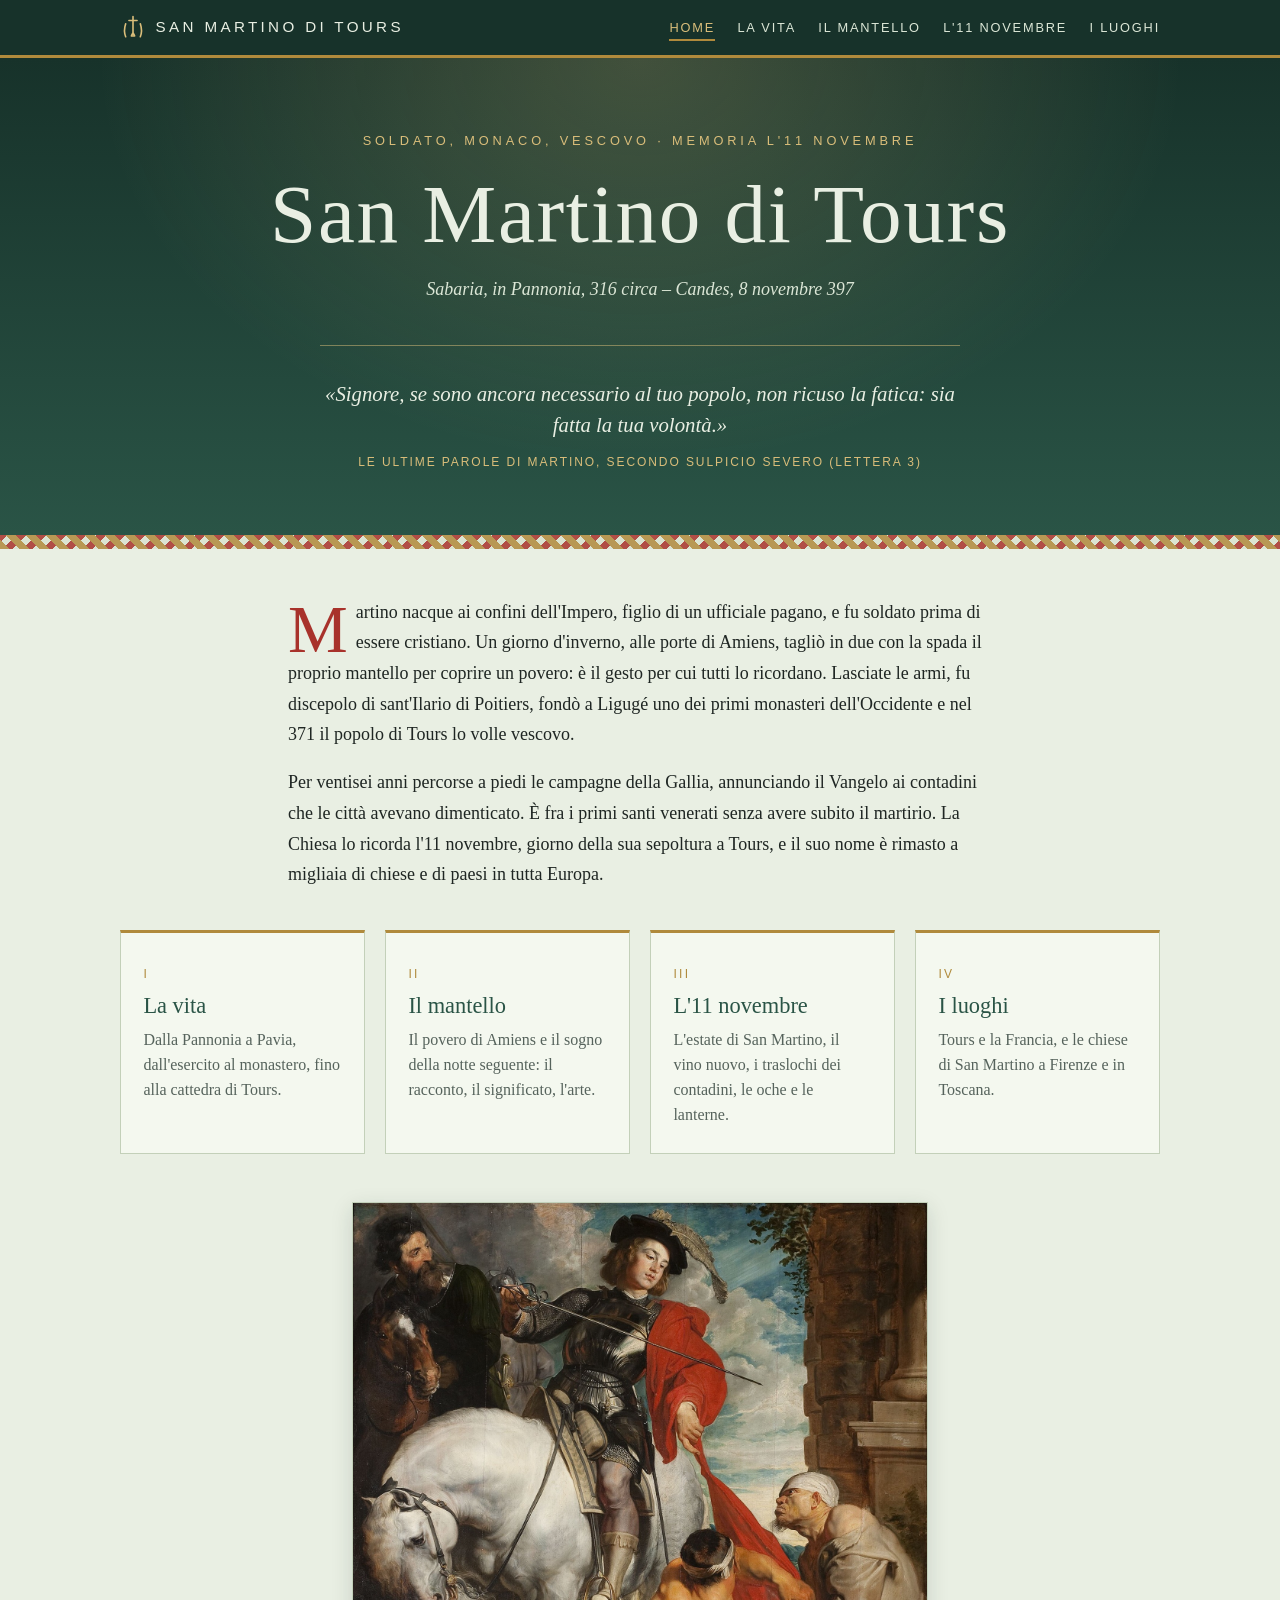
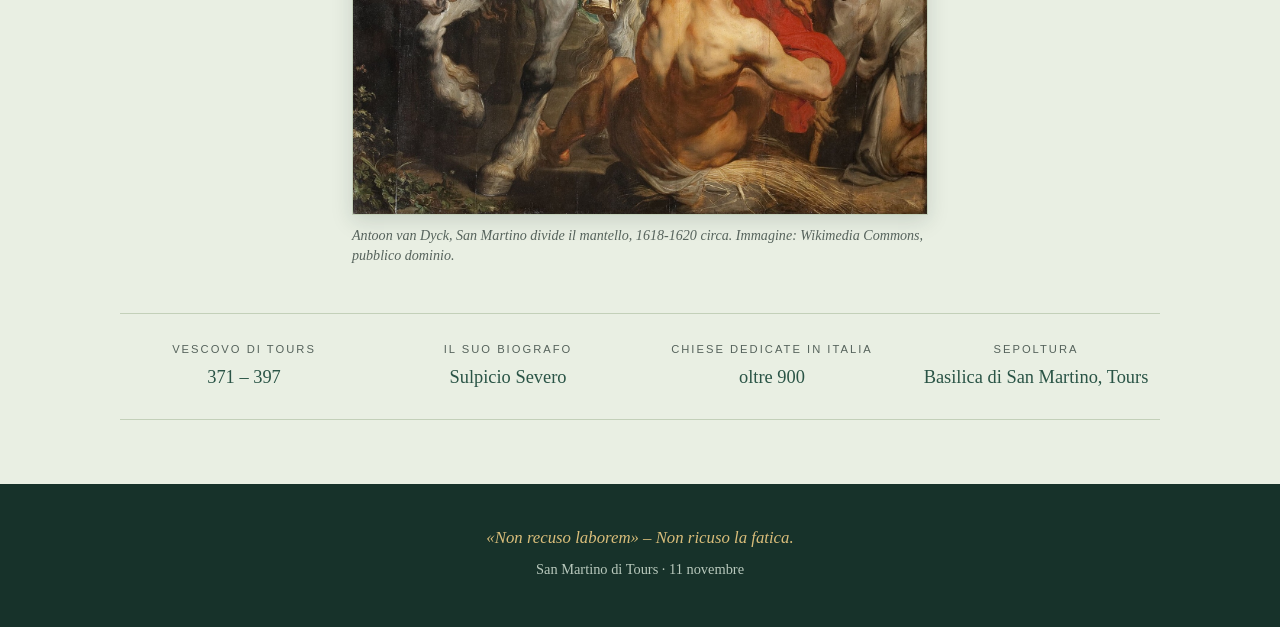
==== index.html @ ebfe8b92 "Sito su san Martino di Tours Co-Authored-By: Claude Fable 5.2 <noreply@anthropic.com>" ====
<!DOCTYPE html>
<html lang="it">
<head>
<meta charset="utf-8">
<meta name="viewport" content="width=device-width, initial-scale=1">
<title>San Martino di Tours, soldato, monaco e vescovo</title>
<meta name="description" content="La vita di san Martino di Tours (316 circa – 397), il mantello diviso con il povero, le tradizioni dell'11 novembre e i luoghi a lui dedicati.">
<link rel="stylesheet" href="css/style.css">
</head>
<body>

<header class="testata">
  <div class="testata-interno">
    <a class="marchio" href="index.html">
      <svg viewBox="0 0 32 32" aria-hidden="true"><g fill="none" stroke="#d9bd7a" stroke-width="2" stroke-linecap="round" stroke-linejoin="round"><path d="M16 3v20M11 8h10M16 23l-2 4h4z"/><path d="M7 12c-2 6-2 11 0 16M25 12c2 6 2 11 0 16"/></g></svg>
      San Martino di Tours
    </a>
    <nav aria-label="Sezioni del sito">
      <ul class="menu">
        <li><a href="index.html" aria-current="page">Home</a></li>
        <li><a href="vita.html">La vita</a></li>
        <li><a href="mantello.html">Il mantello</a></li>
        <li><a href="tradizioni.html">L'11 novembre</a></li>
        <li><a href="luoghi.html">I luoghi</a></li>
      </ul>
    </nav>
  </div>
</header>

<main>
  <section class="copertina">
    <p class="sopratitolo">Soldato, monaco, vescovo · Memoria l'11 novembre</p>
    <h1>San Martino di Tours</h1>
    <p class="date">Sabaria, in Pannonia, 316 circa – Candes, 8 novembre 397</p>
    <blockquote>
      «Signore, se sono ancora necessario al tuo popolo, non ricuso la fatica:
      sia fatta la tua volontà.»
      <cite>Le ultime parole di Martino, secondo Sulpicio Severo (Lettera 3)</cite>
    </blockquote>
  </section>
  <div class="mosaico" aria-hidden="true"></div>

  <div class="colonna larga">
    <div class="colonna" style="padding:0">
      <p class="capolettera">Martino nacque ai confini dell'Impero, figlio di un ufficiale pagano, e
      fu soldato prima di essere cristiano. Un giorno d'inverno, alle porte di Amiens, tagliò in due
      con la spada il proprio mantello per coprire un povero: è il gesto per cui tutti lo ricordano.
      Lasciate le armi, fu discepolo di sant'Ilario di Poitiers, fondò a Ligugé uno dei primi
      monasteri dell'Occidente e nel 371 il popolo di Tours lo volle vescovo.</p>
      <p>Per ventisei anni percorse a piedi le campagne della Gallia, annunciando il Vangelo ai
      contadini che le città avevano dimenticato. È fra i primi santi venerati senza avere subito il
      martirio. La Chiesa lo ricorda l'11 novembre, giorno della sua sepoltura a Tours, e il suo nome
      è rimasto a migliaia di chiese e di paesi in tutta Europa.</p>
    </div>

    <div class="schede">
      <a class="scheda" href="vita.html">
        <span class="numero">I</span>
        <h2>La vita</h2>
        <p>Dalla Pannonia a Pavia, dall'esercito al monastero, fino alla cattedra di Tours.</p>
      </a>
      <a class="scheda" href="mantello.html">
        <span class="numero">II</span>
        <h2>Il mantello</h2>
        <p>Il povero di Amiens e il sogno della notte seguente: il racconto, il significato, l'arte.</p>
      </a>
      <a class="scheda" href="tradizioni.html">
        <span class="numero">III</span>
        <h2>L'11 novembre</h2>
        <p>L'estate di San Martino, il vino nuovo, i traslochi dei contadini, le oche e le lanterne.</p>
      </a>
      <a class="scheda" href="luoghi.html">
        <span class="numero">IV</span>
        <h2>I luoghi</h2>
        <p>Tours e la Francia, e le chiese di San Martino a Firenze e in Toscana.</p>
      </a>
    </div>

    <figure class="figura ampia media">
      <a href="mantello.html"><img src="img/vandyck.jpg" width="1503" height="1600" loading="lazy"
        alt="Dipinto: Martino, giovane cavaliere in armatura su un cavallo bianco, taglia con la spada il mantello rosso che due mendicanti seminudi afferrano dal basso."></a>
      <figcaption>Antoon van Dyck, <em>San Martino divide il mantello</em>, 1618-1620 circa. Immagine: Wikimedia Commons, pubblico dominio.</figcaption>
    </figure>

    <dl class="dati">
      <div><dt>Vescovo di Tours</dt><dd>371 – 397</dd></div>
      <div><dt>Il suo biografo</dt><dd>Sulpicio Severo</dd></div>
      <div><dt>Chiese dedicate in Italia</dt><dd>oltre 900</dd></div>
      <div><dt>Sepoltura</dt><dd>Basilica di San Martino, Tours</dd></div>
    </dl>
  </div>
</main>

<footer class="piede">
  <p class="motto">«Non recuso laborem» – Non ricuso la fatica.</p>
  <p>San Martino di Tours · 11 novembre</p>
</footer>

</body>
</html>
---- css/style.css ----
/* San Martino di Tours — foglio di stile
   Palette: verde bosco, rosso del mantello, oro; fondo verde salvia chiaro. */

:root {
  --carta: #e9efe3;
  --carta-2: #d9e3d0;
  --inchiostro: #1f2623;
  --tenue: #56635c;
  --verde: #2a5446;
  --verde-scuro: #17322a;
  --oro: #b08a3c;
  --oro-chiaro: #d9bd7a;
  --linea: #c3d0b9;
  --mantello: #a8322b;
  --serif: "Iowan Old Style", "Palatino Linotype", Palatino, "Book Antiqua", Georgia, serif;
  --maiuscole: "Optima", "Gill Sans", "Trebuchet MS", sans-serif;
}

* { box-sizing: border-box; }

html { scroll-behavior: smooth; }

body {
  margin: 0;
  background: var(--carta);
  color: var(--inchiostro);
  font-family: var(--serif);
  font-size: 1.125rem;
  line-height: 1.7;
  -webkit-font-smoothing: antialiased;
}

a { color: var(--verde); text-underline-offset: 3px; }
a:hover { color: var(--mantello); }

/* ---------- Testata ---------- */

.testata {
  background: var(--verde-scuro);
  color: var(--carta);
  border-bottom: 3px solid var(--oro);
}

.testata-interno {
  max-width: 1080px;
  margin: 0 auto;
  padding: 0.9rem 1.25rem;
  display: flex;
  flex-wrap: wrap;
  align-items: center;
  justify-content: space-between;
  gap: 0.5rem 2rem;
}

.marchio {
  color: var(--carta);
  text-decoration: none;
  font-family: var(--maiuscole);
  letter-spacing: 0.22em;
  text-transform: uppercase;
  font-size: 0.95rem;
  display: flex;
  align-items: center;
  gap: 0.6rem;
}
.marchio:hover { color: var(--oro-chiaro); }
.marchio svg { width: 26px; height: 26px; flex: none; }

.menu {
  display: flex;
  flex-wrap: wrap;
  gap: 0.25rem 1.4rem;
  list-style: none;
  margin: 0;
  padding: 0;
  font-family: var(--maiuscole);
  font-size: 0.8rem;
  letter-spacing: 0.14em;
  text-transform: uppercase;
}
.menu a {
  color: #dbe6d6;
  text-decoration: none;
  padding: 0.3rem 0;
  border-bottom: 2px solid transparent;
}
.menu a:hover,
.menu a[aria-current="page"] {
  color: var(--oro-chiaro);
  border-bottom-color: var(--oro);
}

/* ---------- Fascia a mosaico ---------- */

.mosaico {
  height: 14px;
  background:
    repeating-linear-gradient(45deg, var(--oro) 0 7px, transparent 7px 14px),
    repeating-linear-gradient(-45deg, var(--mantello) 0 7px, var(--carta-2) 7px 14px);
  opacity: 0.85;
}

/* ---------- Copertina (home) ---------- */

.copertina {
  background:
    radial-gradient(ellipse at 50% 0%, rgba(217, 189, 122, 0.22), transparent 60%),
    linear-gradient(var(--verde-scuro), var(--verde));
  color: var(--carta);
  text-align: center;
  padding: 4.5rem 1.25rem 4rem;
}
.copertina .sopratitolo {
  font-family: var(--maiuscole);
  letter-spacing: 0.3em;
  text-transform: uppercase;
  font-size: 0.8rem;
  color: var(--oro-chiaro);
  margin: 0 0 1.2rem;
}
.copertina h1 {
  font-size: clamp(2.6rem, 8vw, 5.2rem);
  line-height: 1.05;
  font-weight: 400;
  margin: 0;
  letter-spacing: 0.02em;
}
.copertina .date {
  font-style: italic;
  color: #dbe6d6;
  margin: 1rem 0 0;
}
.copertina blockquote {
  max-width: 40rem;
  margin: 2.5rem auto 0;
  padding-top: 2rem;
  border-top: 1px solid rgba(217, 189, 122, 0.5);
  font-size: 1.3rem;
  font-style: italic;
  line-height: 1.5;
}
.copertina cite {
  display: block;
  margin-top: 0.8rem;
  font-style: normal;
  font-family: var(--maiuscole);
  font-size: 0.75rem;
  letter-spacing: 0.16em;
  text-transform: uppercase;
  color: var(--oro-chiaro);
}

/* ---------- Titolo delle pagine interne ---------- */

.titolo-pagina {
  background: linear-gradient(var(--verde-scuro), var(--verde));
  color: var(--carta);
  padding: 3rem 1.25rem 2.6rem;
  text-align: center;
}
.titolo-pagina .sopratitolo {
  font-family: var(--maiuscole);
  letter-spacing: 0.3em;
  text-transform: uppercase;
  font-size: 0.75rem;
  color: var(--oro-chiaro);
  margin: 0 0 0.8rem;
}
.titolo-pagina h1 {
  font-size: clamp(2rem, 5.5vw, 3.2rem);
  font-weight: 400;
  line-height: 1.15;
  margin: 0;
}
.titolo-pagina p.occhiello {
  max-width: 38rem;
  margin: 1rem auto 0;
  font-style: italic;
  color: #dbe6d6;
}

/* ---------- Contenuto ---------- */

main { display: block; }

.colonna {
  max-width: 44rem;
  margin: 0 auto;
  padding: 3rem 1.25rem 4rem;
}
.larga { max-width: 1080px; }

.colonna h2 {
  font-size: 1.7rem;
  font-weight: 400;
  color: var(--verde);
  line-height: 1.25;
  margin: 3rem 0 0.8rem;
  padding-bottom: 0.4rem;
  border-bottom: 1px solid var(--linea);
}
.colonna h2:first-child { margin-top: 0; }
.colonna h3 {
  font-family: var(--maiuscole);
  font-size: 0.85rem;
  letter-spacing: 0.16em;
  text-transform: uppercase;
  color: var(--oro);
  margin: 2rem 0 0.4rem;
}
.colonna p { margin: 0 0 1.1rem; }

.capolettera::first-letter {
  float: left;
  font-size: 4.2rem;
  line-height: 0.82;
  padding: 0.35rem 0.5rem 0 0;
  color: var(--mantello);
}

.citazione {
  margin: 2rem 0;
  padding: 1.3rem 1.5rem;
  background: var(--carta-2);
  border-left: 4px solid var(--oro);
  font-style: italic;
}
.citazione p { margin: 0; }
.citazione .latino {
  display: block;
  font-size: 0.95rem;
  color: var(--tenue);
  margin-top: 0.6rem;
}
.citazione cite {
  display: block;
  margin-top: 0.7rem;
  font-style: normal;
  font-family: var(--maiuscole);
  font-size: 0.75rem;
  letter-spacing: 0.12em;
  text-transform: uppercase;
  color: var(--tenue);
}

.nota {
  margin: 2rem 0;
  padding: 1.2rem 1.4rem;
  border: 1px solid var(--linea);
  border-top: 3px solid var(--mantello);
  background: #f4f8ef;
  font-size: 1rem;
}
.nota h3 { margin-top: 0; }
.nota p:last-child, .nota ul:last-child { margin-bottom: 0; }
.nota ul { padding-left: 1.2rem; margin: 0 0 1rem; }
.nota li { margin-bottom: 0.4rem; }

/* ---------- Immagini ---------- */

.figura { margin: 2.2rem 0; }
.figura img {
  display: block;
  width: 100%;
  height: auto;
  border: 1px solid var(--linea);
  box-shadow: 0 6px 20px rgba(23, 50, 42, 0.15);
}
.figura figcaption {
  margin-top: 0.6rem;
  font-size: 0.88rem;
  line-height: 1.45;
  color: var(--tenue);
  font-style: italic;
}
.figura.stretta { max-width: 26rem; margin-left: auto; margin-right: auto; }
.figura.destra {
  float: right;
  width: 15rem;
  margin: 0.4rem 0 1rem 1.8rem;
}
.figura.destra img { border: 0; box-shadow: none; }
.figura.ampia { margin-top: 3rem; }

@media (max-width: 640px) {
  .figura.destra { float: none; width: 13rem; margin: 0 auto 1.5rem; }
}

.figura.media { max-width: 36rem; margin-left: auto; margin-right: auto; }

.coppia {
  display: grid;
  grid-template-columns: 1fr 1fr;
  gap: 1.2rem;
  align-items: start;
  margin: 2.2rem 0;
}
.coppia .figura { margin: 0; }
@media (max-width: 560px) { .coppia { grid-template-columns: 1fr; } }

.versi {
  margin: 2rem auto;
  padding: 1.4rem 1.6rem;
  max-width: 24rem;
  background: var(--carta-2);
  border-left: 4px solid var(--mantello);
  font-style: italic;
  line-height: 1.55;
}
.versi p { margin: 0 0 1rem; }
.versi p:last-of-type { margin-bottom: 0; }
.versi cite {
  display: block;
  margin-top: 0.9rem;
  font-style: normal;
  font-family: var(--maiuscole);
  font-size: 0.75rem;
  letter-spacing: 0.12em;
  text-transform: uppercase;
  color: var(--tenue);
}

.luoghi { list-style: none; margin: 1.2rem 0 2rem; padding: 0; }
.luoghi li {
  padding: 0.9rem 0 0.9rem 1.1rem;
  border-left: 3px solid var(--oro);
  margin-bottom: 0.9rem;
  background: #f4f8ef;
}
.luoghi strong { color: var(--verde); }

/* ---------- Schede (home) ---------- */

.schede {
  display: grid;
  grid-template-columns: repeat(auto-fit, minmax(230px, 1fr));
  gap: 1.25rem;
  margin: 2.5rem 0 0;
}
.scheda {
  display: block;
  padding: 1.5rem 1.4rem 1.6rem;
  background: #f4f8ef;
  border: 1px solid var(--linea);
  border-top: 3px solid var(--oro);
  color: inherit;
  text-decoration: none;
  transition: transform 0.15s ease, box-shadow 0.15s ease;
}
.scheda:hover {
  color: inherit;
  transform: translateY(-3px);
  box-shadow: 0 8px 22px rgba(23, 50, 42, 0.13);
}
.scheda .numero {
  font-family: var(--maiuscole);
  font-size: 0.75rem;
  letter-spacing: 0.2em;
  color: var(--oro);
}
.scheda h2 {
  border: 0;
  margin: 0.3rem 0 0.5rem;
  padding: 0;
  font-size: 1.4rem;
}
.scheda p { margin: 0; font-size: 1rem; line-height: 1.55; color: var(--tenue); }

.dati {
  display: grid;
  grid-template-columns: repeat(auto-fit, minmax(170px, 1fr));
  gap: 1rem;
  margin: 3rem 0 0;
  padding: 1.6rem 0;
  border-top: 1px solid var(--linea);
  border-bottom: 1px solid var(--linea);
  text-align: center;
}
.dati dt {
  font-family: var(--maiuscole);
  font-size: 0.7rem;
  letter-spacing: 0.18em;
  text-transform: uppercase;
  color: var(--tenue);
}
.dati dd { margin: 0.2rem 0 0; font-size: 1.15rem; color: var(--verde); }

/* ---------- Cronologia ---------- */

.cronologia {
  list-style: none;
  margin: 1.5rem 0 2rem;
  padding: 0;
  border-left: 2px solid var(--oro);
}
.cronologia li {
  position: relative;
  padding: 0 0 1.3rem 1.6rem;
}
.cronologia li::before {
  content: "";
  position: absolute;
  left: -7px;
  top: 0.55rem;
  width: 12px;
  height: 12px;
  background: var(--carta);
  border: 2px solid var(--verde);
  transform: rotate(45deg);
}
.cronologia li.martino::before { background: var(--mantello); border-color: var(--mantello); }
.cronologia .anno {
  display: block;
  font-family: var(--maiuscole);
  font-size: 0.85rem;
  letter-spacing: 0.14em;
  color: var(--verde);
  font-weight: 600;
}

/* ---------- Navigazione fra le pagine ---------- */

.prosegui {
  display: flex;
  justify-content: space-between;
  flex-wrap: wrap;
  gap: 1rem;
  margin-top: 3.5rem;
  padding-top: 1.5rem;
  border-top: 1px solid var(--linea);
  font-family: var(--maiuscole);
  font-size: 0.8rem;
  letter-spacing: 0.12em;
  text-transform: uppercase;
}
.prosegui a { text-decoration: none; }
.prosegui .avanti { margin-left: auto; }

/* ---------- Piè di pagina ---------- */

.piede {
  background: var(--verde-scuro);
  color: #b9c9bd;
  text-align: center;
  padding: 2.2rem 1.25rem 2.5rem;
  font-size: 0.9rem;
}
.piede p { margin: 0.3rem 0; }
.piede .motto {
  font-style: italic;
  color: var(--oro-chiaro);
  font-size: 1.05rem;
}

@media (max-width: 640px) {
  body { font-size: 1.05rem; }
  .testata-interno { justify-content: center; text-align: center; }
  .menu { justify-content: center; }
  .copertina { padding: 3rem 1.25rem; }
  .copertina blockquote { font-size: 1.15rem; }
}

@media print {
  .testata, .mosaico, .prosegui, .piede { display: none; }
  .copertina, .titolo-pagina { background: none; color: #000; padding: 1rem 0; }
  body { background: #fff; }
}
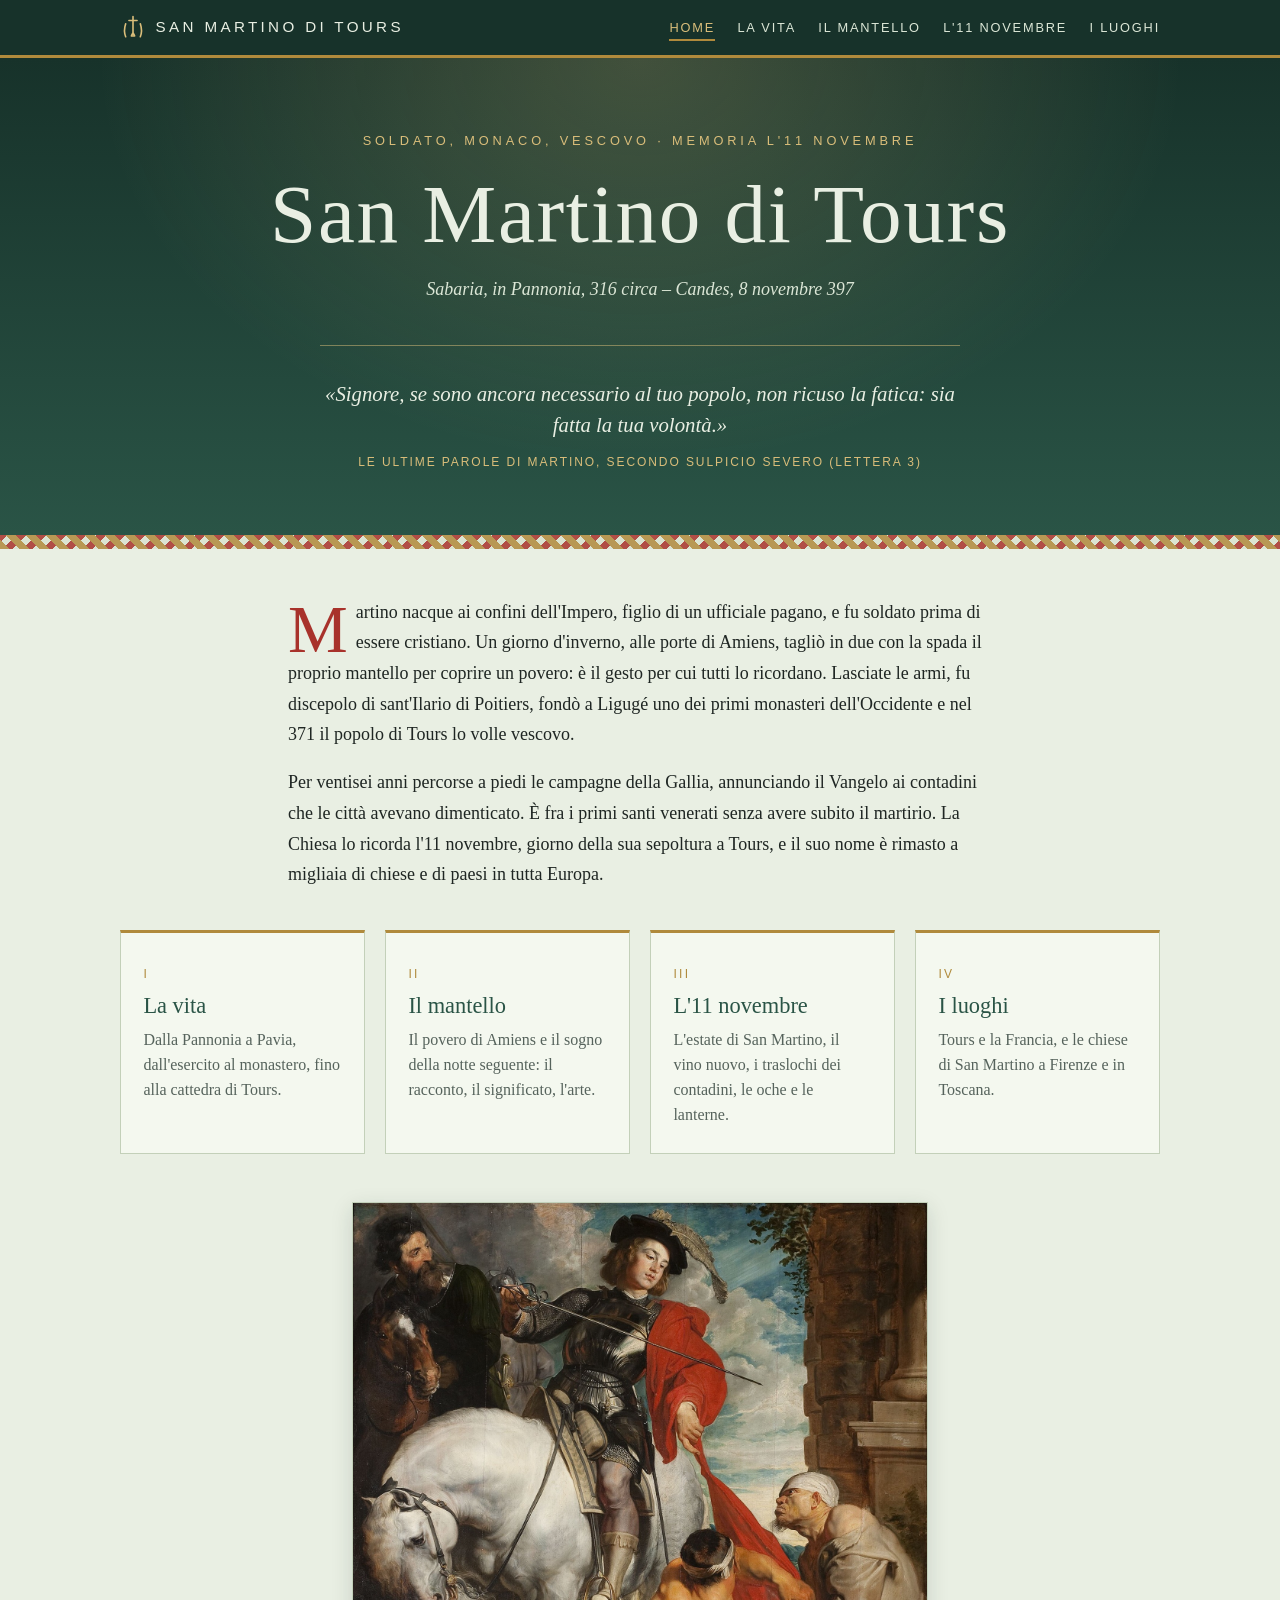
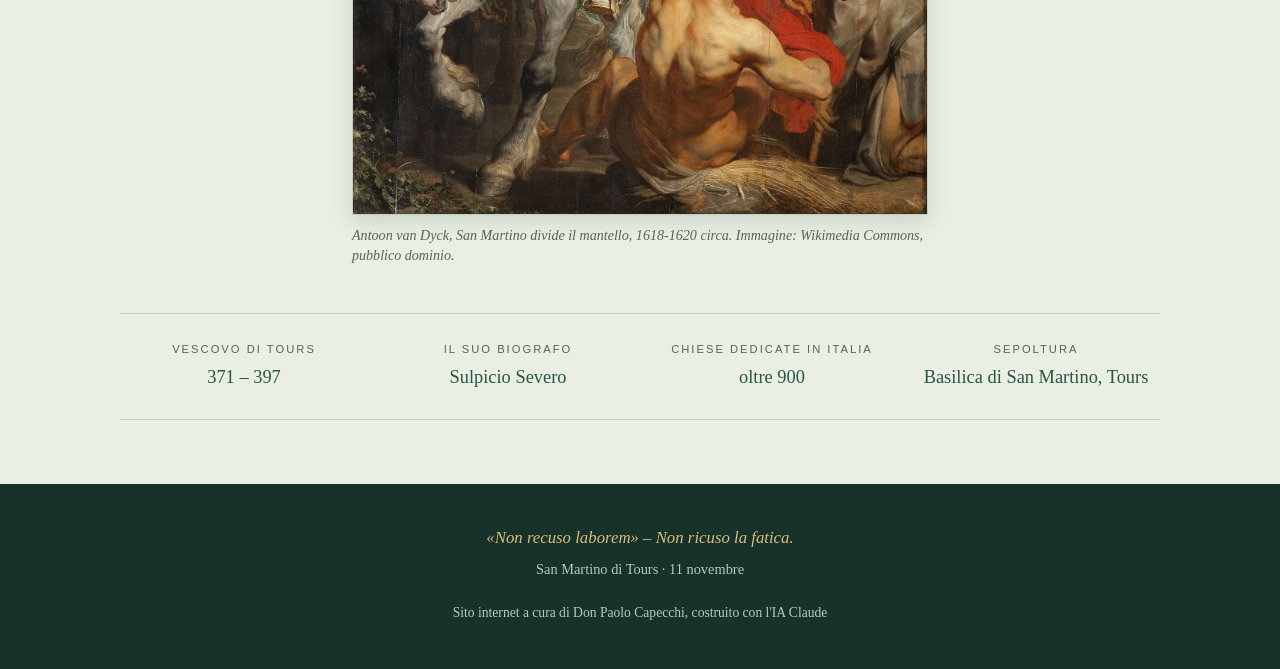
==== commit 94448582: "Home: aggiunta la nota sul curatore del sito Co-Authored-By: Claude Fable 5.2 <noreply@anthropic.com" ====
--- a/index.html
+++ b/index.html
@@ -94,6 +94,7 @@
 <footer class="piede">
   <p class="motto">«Non recuso laborem» – Non ricuso la fatica.</p>
   <p>San Martino di Tours · 11 novembre</p>
+  <p style="margin-top:1.2rem; font-size:0.85rem">Sito internet a cura di Don Paolo Capecchi, costruito con l'IA Claude</p>
 </footer>
 
 </body>
